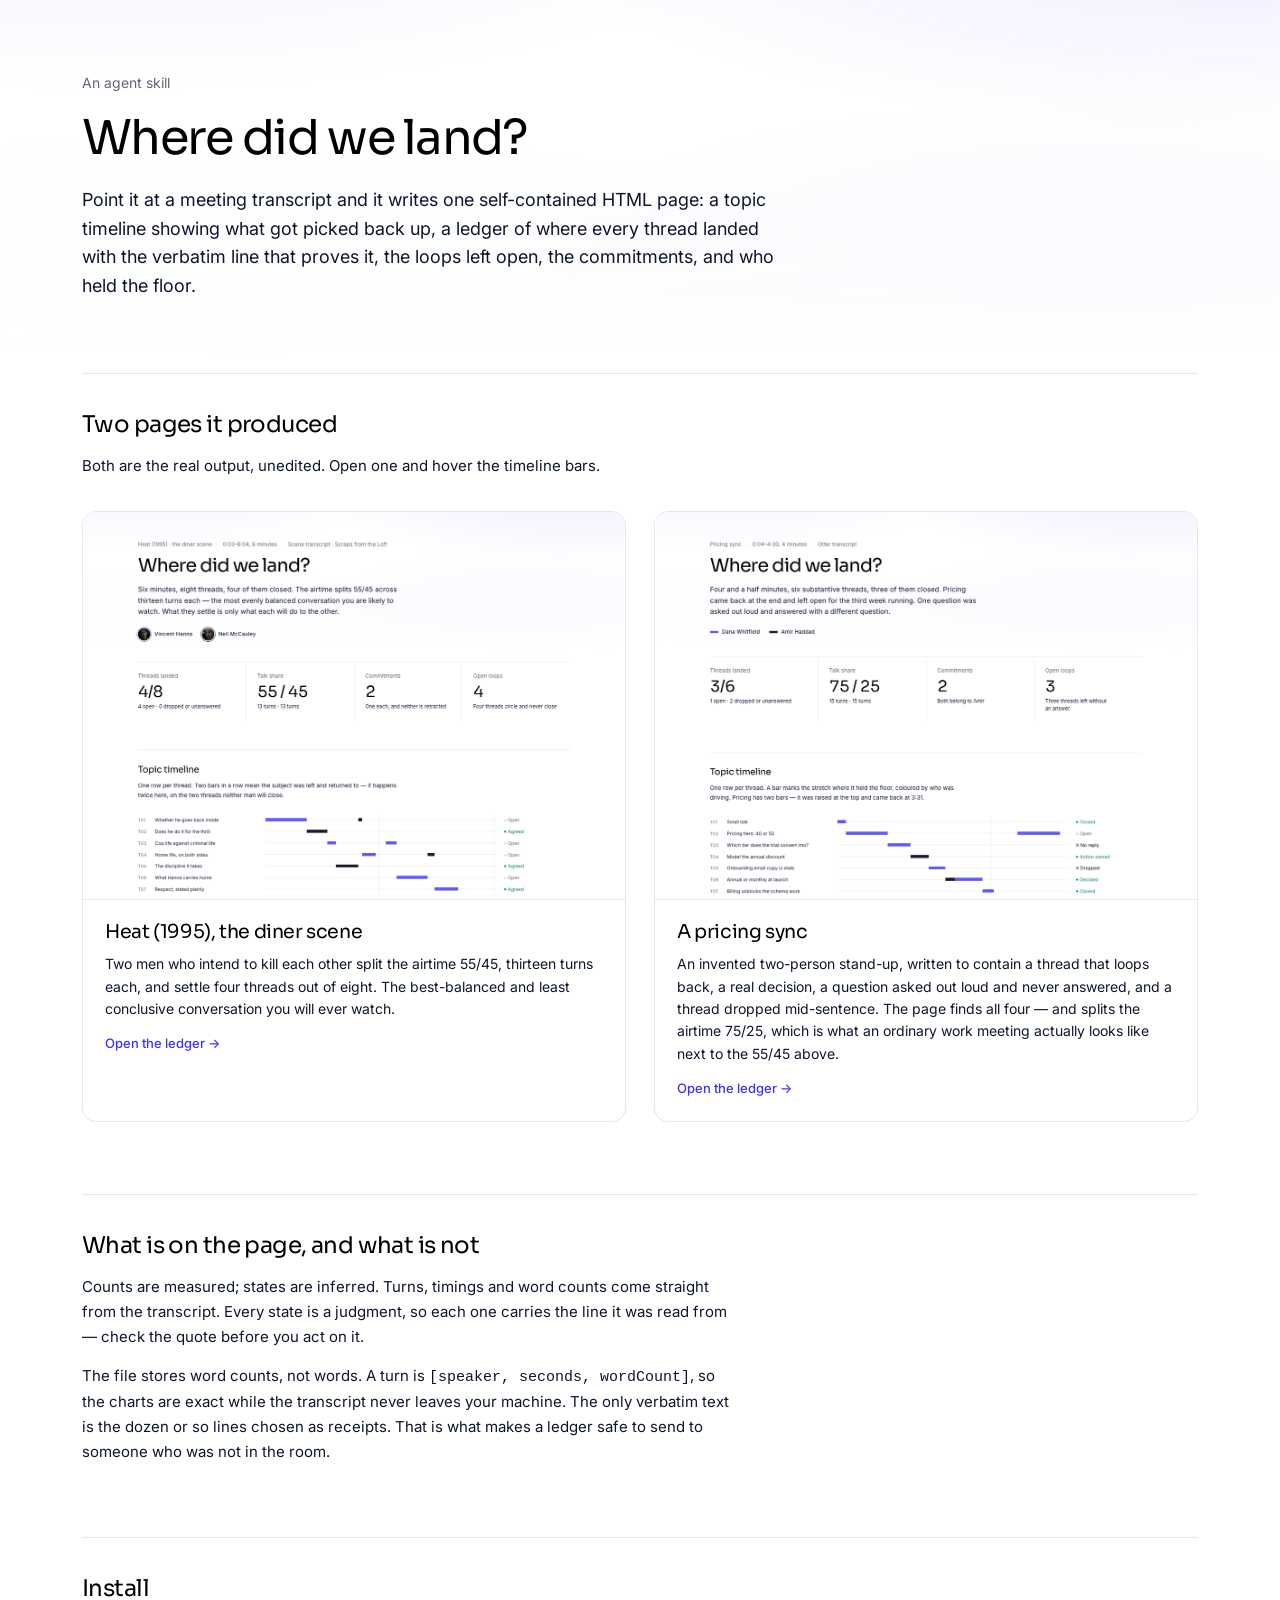
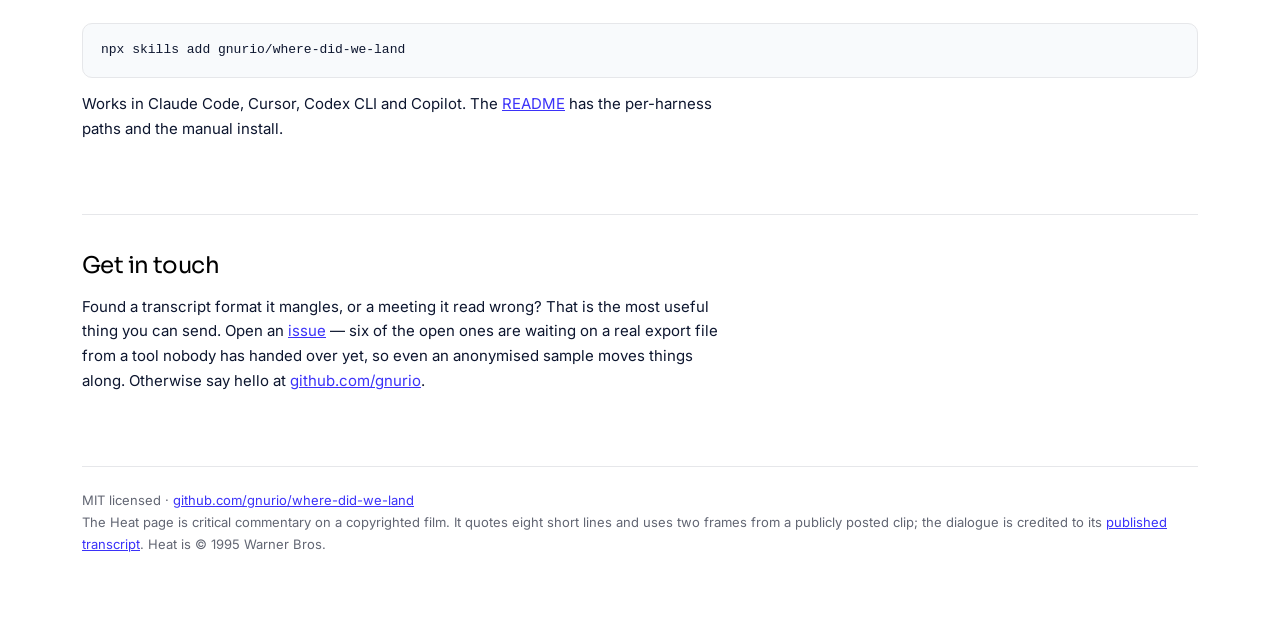
==== docs/index.html @ 995e7cab "Publish two example ledgers on GitHub Pages Serve docs/ from main: a landing page and the two ledger" ====
<!doctype html>
<html lang="en">
<meta charset="utf-8">
<meta name="viewport" content="width=device-width,initial-scale=1">
<title>Where did we land? — examples</title>
<meta name="description" content="Two example pages generated by the where-did-we-land agent skill,
which turns a meeting transcript into a single self-contained HTML ledger.">

<style>
@import url('https://fonts.googleapis.com/css2?family=Sora:wght@300;400;500&family=Inter:wght@400;500;600&display=swap');

:root{
  --bg:#FFFFFF; --tint:#F8FAFC; --ink:#000000; --ink2:#0D162F;
  --muted:#626673; --muted-mark:#868A97; --line:#E6E7EA;
  --indigo:#6056FF; --indigo-deep:#3B32F9; --teal-text:#0B7A6E;
  --ease:cubic-bezier(.22,1,.36,1);
  --display: Sora,-apple-system,"Helvetica Neue",Arial,sans-serif;
  --text: Inter,-apple-system,"Helvetica Neue",Arial,sans-serif;
}
*{box-sizing:border-box}
html{-webkit-text-size-adjust:100%}
html,body{overflow-x:clip}
body{margin:0;background:var(--bg);color:var(--ink);font:400 16px/1.6 var(--text);
  -webkit-font-smoothing:antialiased;text-rendering:optimizeLegibility}
.wrap{max-width:1180px;margin:0 auto;padding:0 32px}
a{color:var(--indigo-deep)}

.hero{position:relative;padding:72px 0 0}
.hero::before{
  content:"";position:absolute;left:-140px;right:-140px;top:-160px;height:520px;
  pointer-events:none;opacity:.22;z-index:-1;
  -webkit-mask-image:linear-gradient(#000 55%,transparent 100%);
          mask-image:linear-gradient(#000 55%,transparent 100%);
  background:
    radial-gradient(90% 80% at 12% 0%,   rgba(138,105,255,.55) 0%, rgba(138,105,255,0) 62%),
    radial-gradient(85% 75% at 92% 10%,  rgba(109,74,255,.55) 0%,  rgba(109,74,255,0) 62%),
    radial-gradient(85% 85% at 82% 100%, rgba(138,105,255,.5) 0%,  rgba(138,105,255,0) 60%),
    radial-gradient(80% 70% at 22% 100%, rgba(199,207,255,.6) 0%,  rgba(199,207,255,0) 65%);
}
.hero > *{position:relative}
.eyebrow{font:400 14px/1.5 var(--text);color:var(--muted)}
h1{font:400 clamp(34px,5vw,48px)/1.14 var(--display);letter-spacing:-.035em;
  margin:18px 0 0;max-width:16ch;text-wrap:balance}
.lede{font:400 18px/1.6 var(--text);color:var(--ink2);max-width:64ch;margin:20px 0 0;
  text-wrap:pretty}

section{margin-top:72px;padding-top:36px;border-top:1px solid var(--line)}
h2{margin:0;font:400 23px/1.3 var(--display);letter-spacing:-.025em;text-wrap:balance}
.note{font:400 15px/1.65 var(--text);color:var(--ink2);max-width:72ch;margin:14px 0 0;
  text-wrap:pretty}

.cards{display:grid;grid-template-columns:repeat(auto-fit,minmax(min(100%,320px),1fr));
  gap:28px;margin-top:32px}
.card{display:block;min-width:0;text-decoration:none;color:inherit;
  border:1px solid var(--line);border-radius:14px;overflow:hidden;background:var(--bg);
  transition:border-color .18s var(--ease),transform .18s var(--ease)}
.card:hover{border-color:var(--indigo);transform:translateY(-2px)}
.card img{display:block;width:100%;height:auto;border-bottom:1px solid var(--line);
  background:var(--tint)}
.card .body{padding:20px 22px 24px}
.card h3{margin:0;font:400 19px/1.3 var(--display);letter-spacing:-.02em;color:var(--ink)}
.card p{margin:9px 0 0;font:400 14px/1.6 var(--text);color:var(--ink2);text-wrap:pretty}
.card .go{display:block;margin-top:14px;font:500 13px/1.4 var(--text);color:var(--indigo-deep)}

pre{margin:20px 0 0;padding:16px 18px;background:var(--tint);border:1px solid var(--line);
  border-radius:10px;overflow-x:auto;font:400 13px/1.6 ui-monospace,SFMono-Regular,Menlo,monospace;
  color:var(--ink2)}

footer{margin-top:72px;padding:22px 0 72px;border-top:1px solid var(--line);
  font:400 13px/1.7 var(--text);color:var(--muted)}
</style>

<div class="wrap">
  <div class="hero">
    <div class="eyebrow">An agent skill</div>
    <h1>Where did we land?</h1>
    <p class="lede">Point it at a meeting transcript and it writes one self-contained HTML page:
    a topic timeline showing what got picked back up, a ledger of where every thread landed with
    the verbatim line that proves it, the loops left open, the commitments, and who held the floor.</p>
  </div>

  <section>
    <h2>Two pages it produced</h2>
    <p class="note">Both are the real output, unedited. Open one and hover the timeline bars.</p>
    <div class="cards">
      <a class="card" href="./heat.html">
        <img src="./assets/heat.png" alt="The Heat ledger: topic timeline and thread table" loading="lazy">
        <div class="body">
          <h3>Heat (1995), the diner scene</h3>
          <p>Two men who intend to kill each other split the airtime 55/45, thirteen turns each,
          and settle four threads out of eight. The best-balanced and least conclusive conversation
          you will ever watch.</p>
          <span class="go">Open the ledger →</span>
        </div>
      </a>
      <a class="card" href="./example.html">
        <img src="./assets/example.png" alt="The pricing sync ledger: topic timeline and thread table" loading="lazy">
        <div class="body">
          <h3>A pricing sync</h3>
          <p>An invented two-person stand-up, written to contain a thread that loops back, a real
          decision, a question asked out loud and never answered, and a thread dropped mid-sentence.
          The page finds all four — and splits the airtime 75/25, which is what an ordinary work
          meeting actually looks like next to the 55/45 above.</p>
          <span class="go">Open the ledger →</span>
        </div>
      </a>
    </div>
  </section>

  <section>
    <h2>What is on the page, and what is not</h2>
    <p class="note">Counts are measured; states are inferred. Turns, timings and word counts come
    straight from the transcript. Every state is a judgment, so each one carries the line it was
    read from — check the quote before you act on it.</p>
    <p class="note">The file stores word counts, not words. A turn is
    <code>[speaker, seconds, wordCount]</code>, so the charts are exact while the transcript never
    leaves your machine. The only verbatim text is the dozen or so lines chosen as receipts. That is
    what makes a ledger safe to send to someone who was not in the room.</p>
  </section>

  <section>
    <h2>Install</h2>
    <pre>npx skills add gnurio/where-did-we-land</pre>
    <p class="note">Works in Claude Code, Cursor, Codex CLI and Copilot. The
    <a href="https://github.com/gnurio/where-did-we-land">README</a> has the per-harness paths and
    the manual install.</p>
  </section>

  <section>
    <h2>Get in touch</h2>
    <p class="note">Found a transcript format it mangles, or a meeting it read wrong? That is the
    most useful thing you can send. Open an
    <a href="https://github.com/gnurio/where-did-we-land/issues">issue</a> — six of the open ones are
    waiting on a real export file from a tool nobody has handed over yet, so even an anonymised
    sample moves things along. Otherwise say hello at
    <a href="https://github.com/gnurio">github.com/gnurio</a>.</p>
  </section>

  <footer>
    MIT licensed · <a href="https://github.com/gnurio/where-did-we-land">github.com/gnurio/where-did-we-land</a><br>
    The Heat page is critical commentary on a copyrighted film. It quotes eight short lines and uses
    two frames from a publicly posted clip; the dialogue is credited to its
    <a href="https://scrapsfromtheloft.com/movies/heat-restaurant-scene-de-niro-al-pacino-transcript/">published
    transcript</a>. Heat is © 1995 Warner Bros.
  </footer>
</div>
</html>
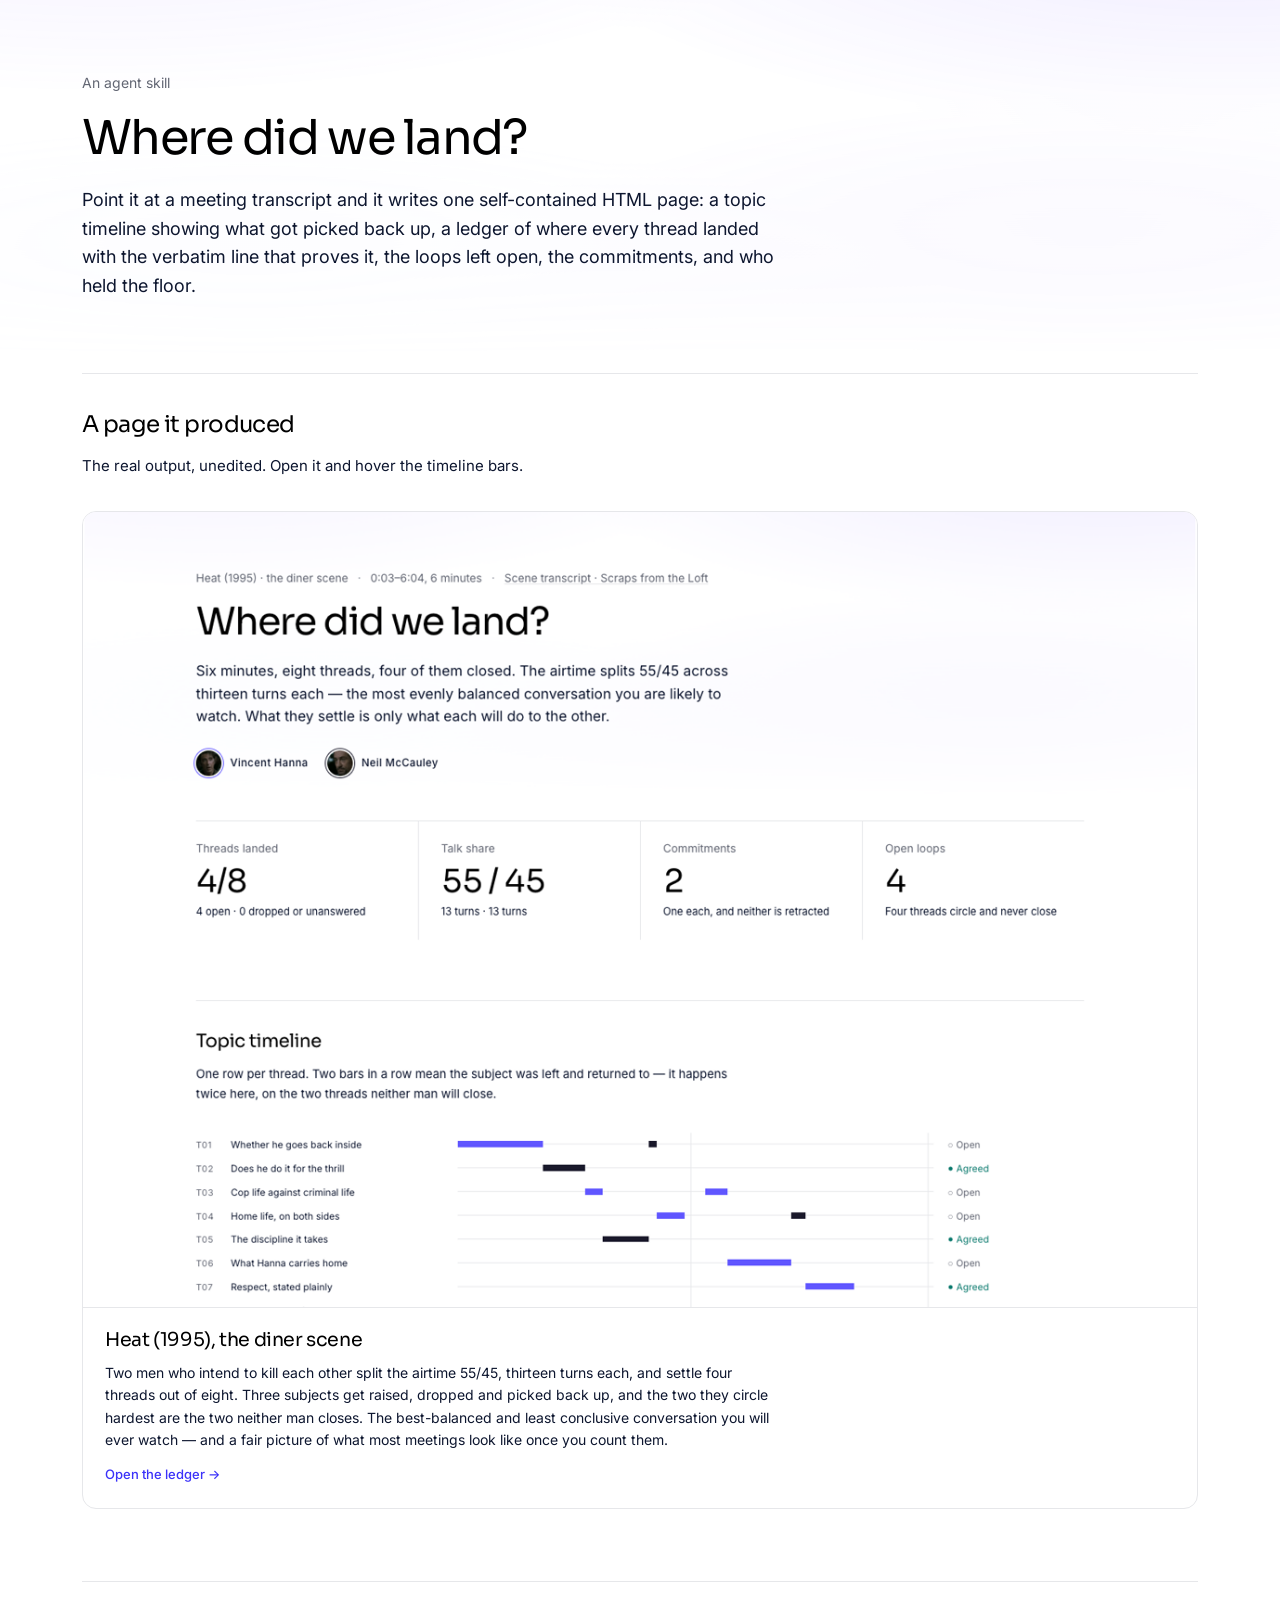
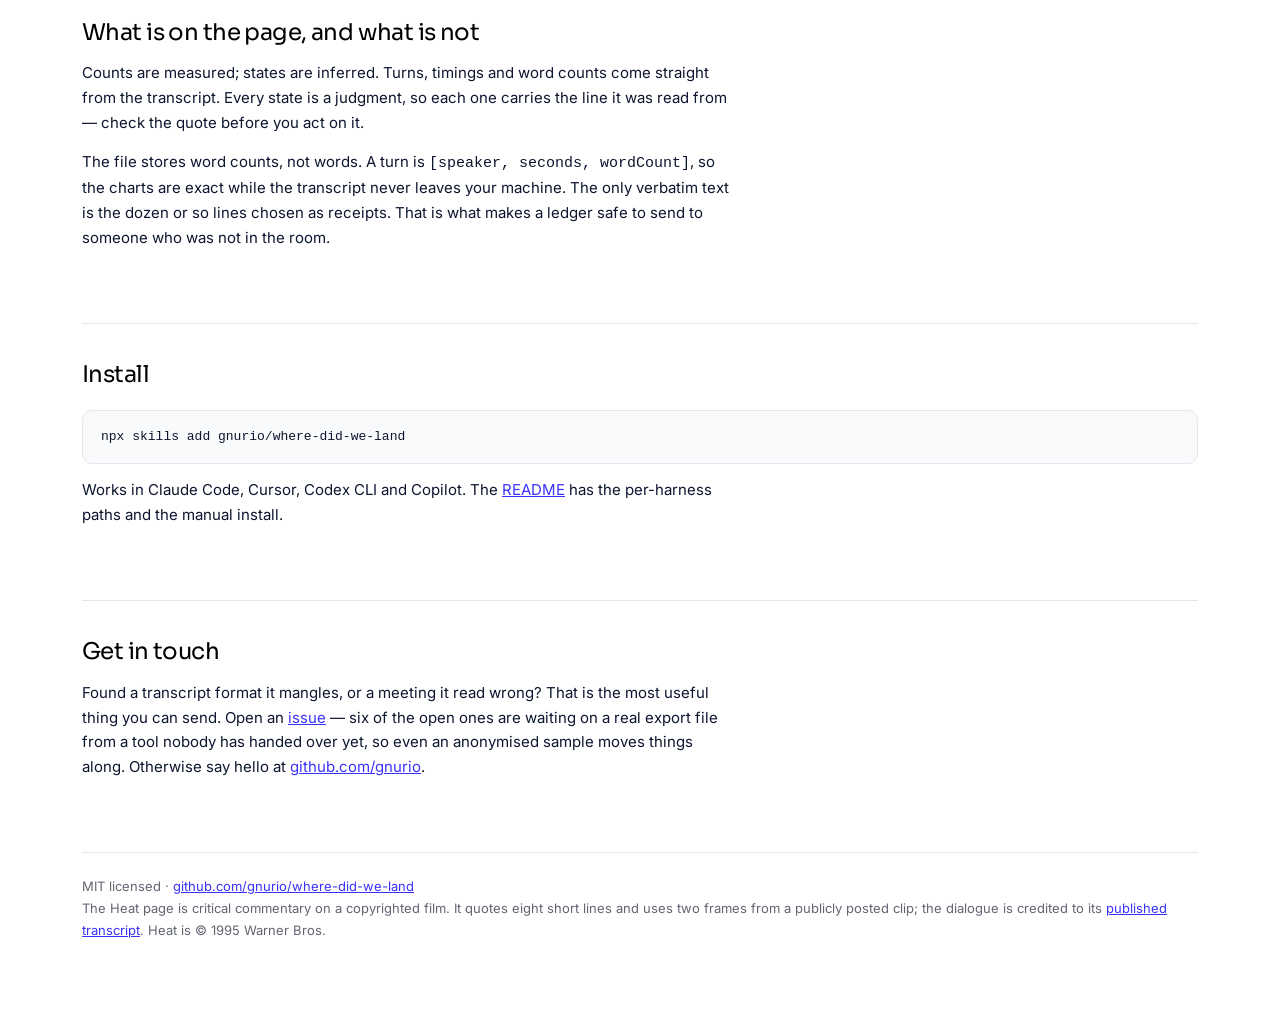
==== commit c6f76b7f: "Show only the Heat ledger as the public example The pricing-sync page was the eval fixture from eval" ====
--- a/docs/index.html
+++ b/docs/index.html
@@ -59,7 +59,8 @@
   background:var(--tint)}
 .card .body{padding:20px 22px 24px}
 .card h3{margin:0;font:400 19px/1.3 var(--display);letter-spacing:-.02em;color:var(--ink)}
-.card p{margin:9px 0 0;font:400 14px/1.6 var(--text);color:var(--ink2);text-wrap:pretty}
+.card p{margin:9px 0 0;max-width:74ch;font:400 14px/1.6 var(--text);color:var(--ink2);
+  text-wrap:pretty}
 .card .go{display:block;margin-top:14px;font:500 13px/1.4 var(--text);color:var(--indigo-deep)}
 
 pre{margin:20px 0 0;padding:16px 18px;background:var(--tint);border:1px solid var(--line);
@@ -80,27 +81,18 @@
   </div>
 
   <section>
-    <h2>Two pages it produced</h2>
-    <p class="note">Both are the real output, unedited. Open one and hover the timeline bars.</p>
+    <h2>A page it produced</h2>
+    <p class="note">The real output, unedited. Open it and hover the timeline bars.</p>
     <div class="cards">
       <a class="card" href="./heat.html">
         <img src="./assets/heat.png" alt="The Heat ledger: topic timeline and thread table" loading="lazy">
         <div class="body">
           <h3>Heat (1995), the diner scene</h3>
           <p>Two men who intend to kill each other split the airtime 55/45, thirteen turns each,
-          and settle four threads out of eight. The best-balanced and least conclusive conversation
-          you will ever watch.</p>
-          <span class="go">Open the ledger →</span>
-        </div>
-      </a>
-      <a class="card" href="./example.html">
-        <img src="./assets/example.png" alt="The pricing sync ledger: topic timeline and thread table" loading="lazy">
-        <div class="body">
-          <h3>A pricing sync</h3>
-          <p>An invented two-person stand-up, written to contain a thread that loops back, a real
-          decision, a question asked out loud and never answered, and a thread dropped mid-sentence.
-          The page finds all four — and splits the airtime 75/25, which is what an ordinary work
-          meeting actually looks like next to the 55/45 above.</p>
+          and settle four threads out of eight. Three subjects get raised, dropped and picked back
+          up, and the two they circle hardest are the two neither man closes. The best-balanced and
+          least conclusive conversation you will ever watch — and a fair picture of what most
+          meetings look like once you count them.</p>
           <span class="go">Open the ledger →</span>
         </div>
       </a>
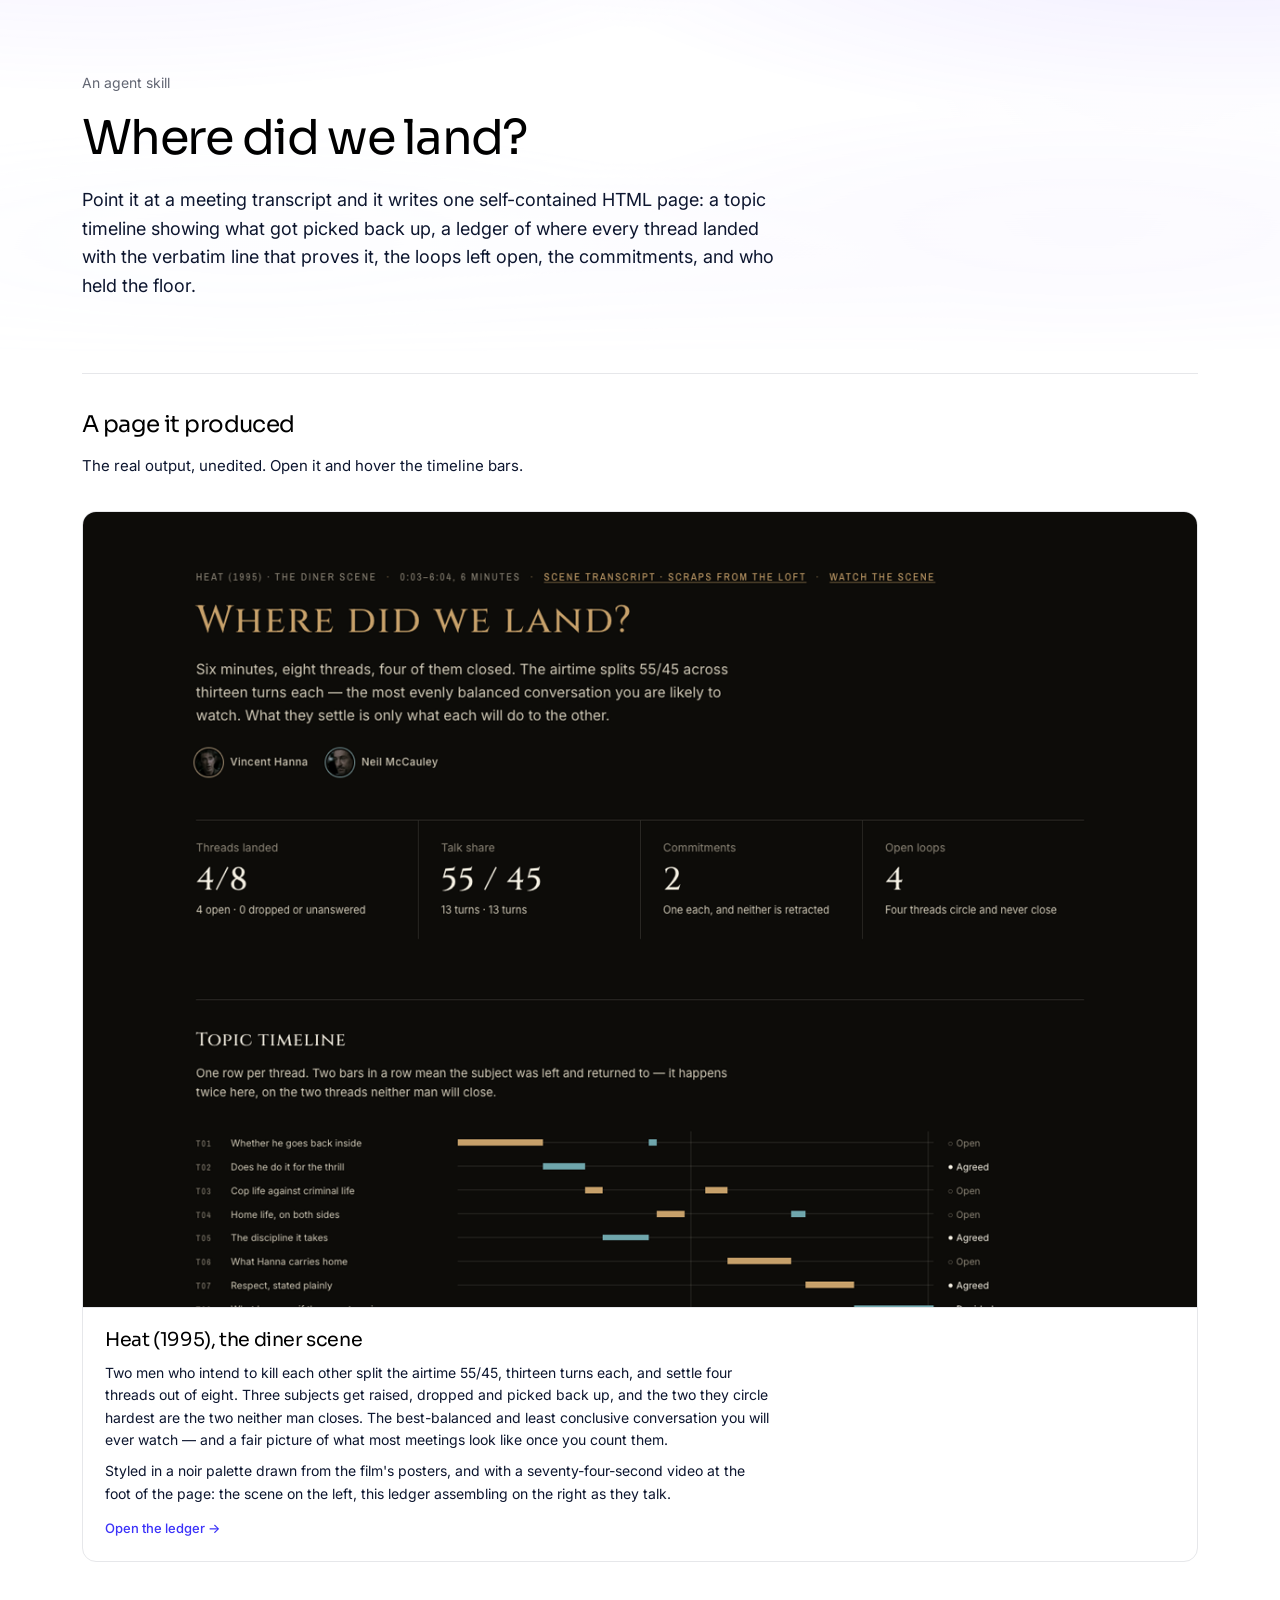
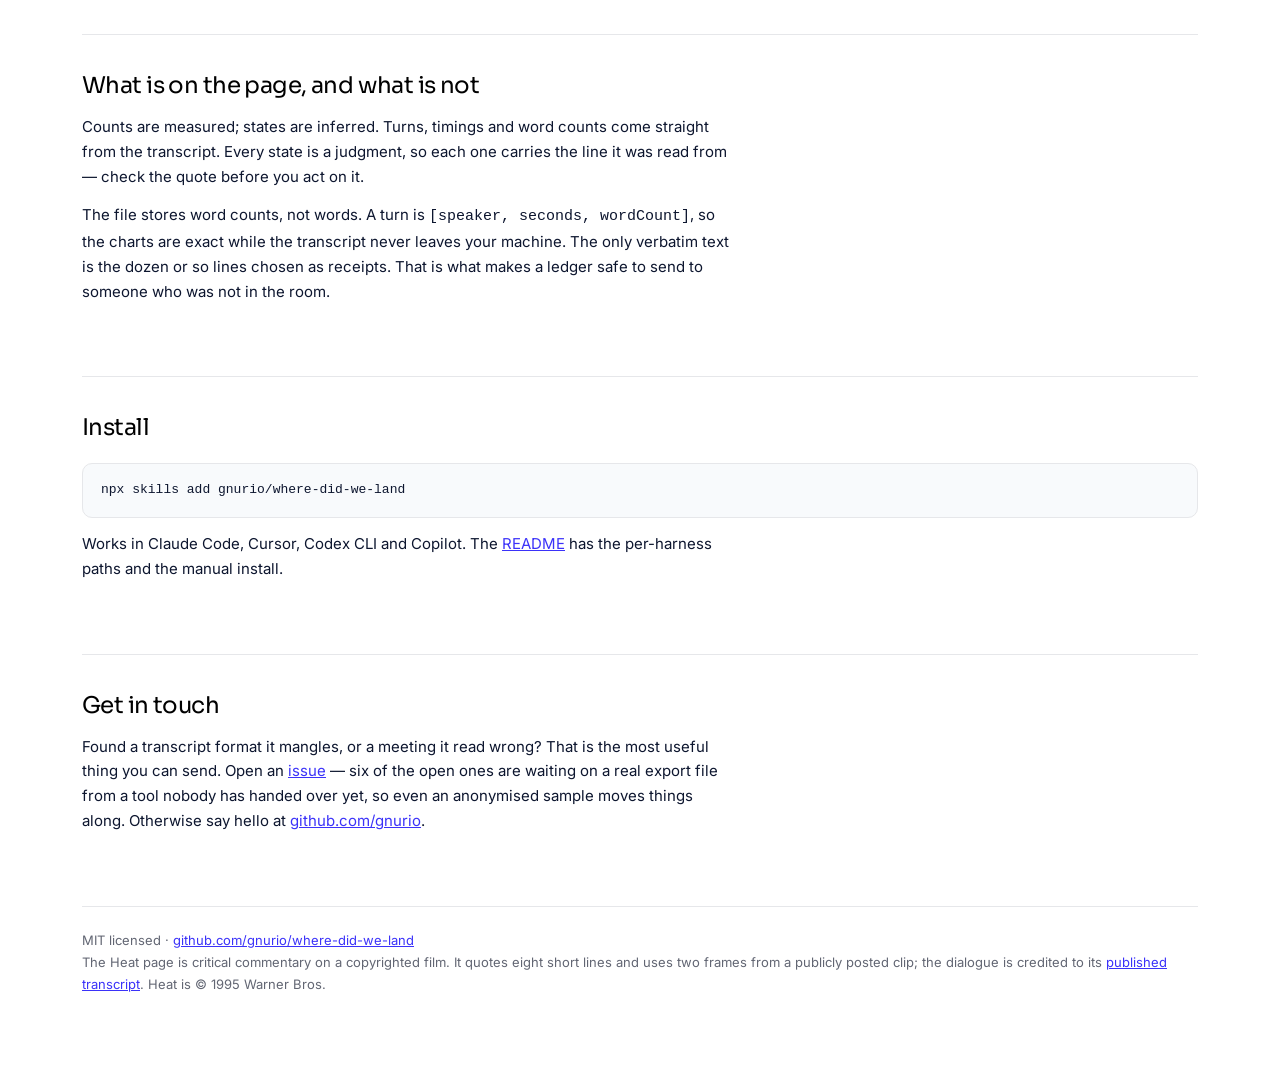
==== commit 942c5637: "Skin the Heat page in noir and host the video on Pages The Heat example now carries the Heat Noir pa" ====
--- a/docs/index.html
+++ b/docs/index.html
@@ -93,6 +93,9 @@
           up, and the two they circle hardest are the two neither man closes. The best-balanced and
           least conclusive conversation you will ever watch — and a fair picture of what most
           meetings look like once you count them.</p>
+          <p>Styled in a noir palette drawn from the film's posters, and with a
+          seventy-four-second video at the foot of the page: the scene on the left, this ledger
+          assembling on the right as they talk.</p>
           <span class="go">Open the ledger →</span>
         </div>
       </a>
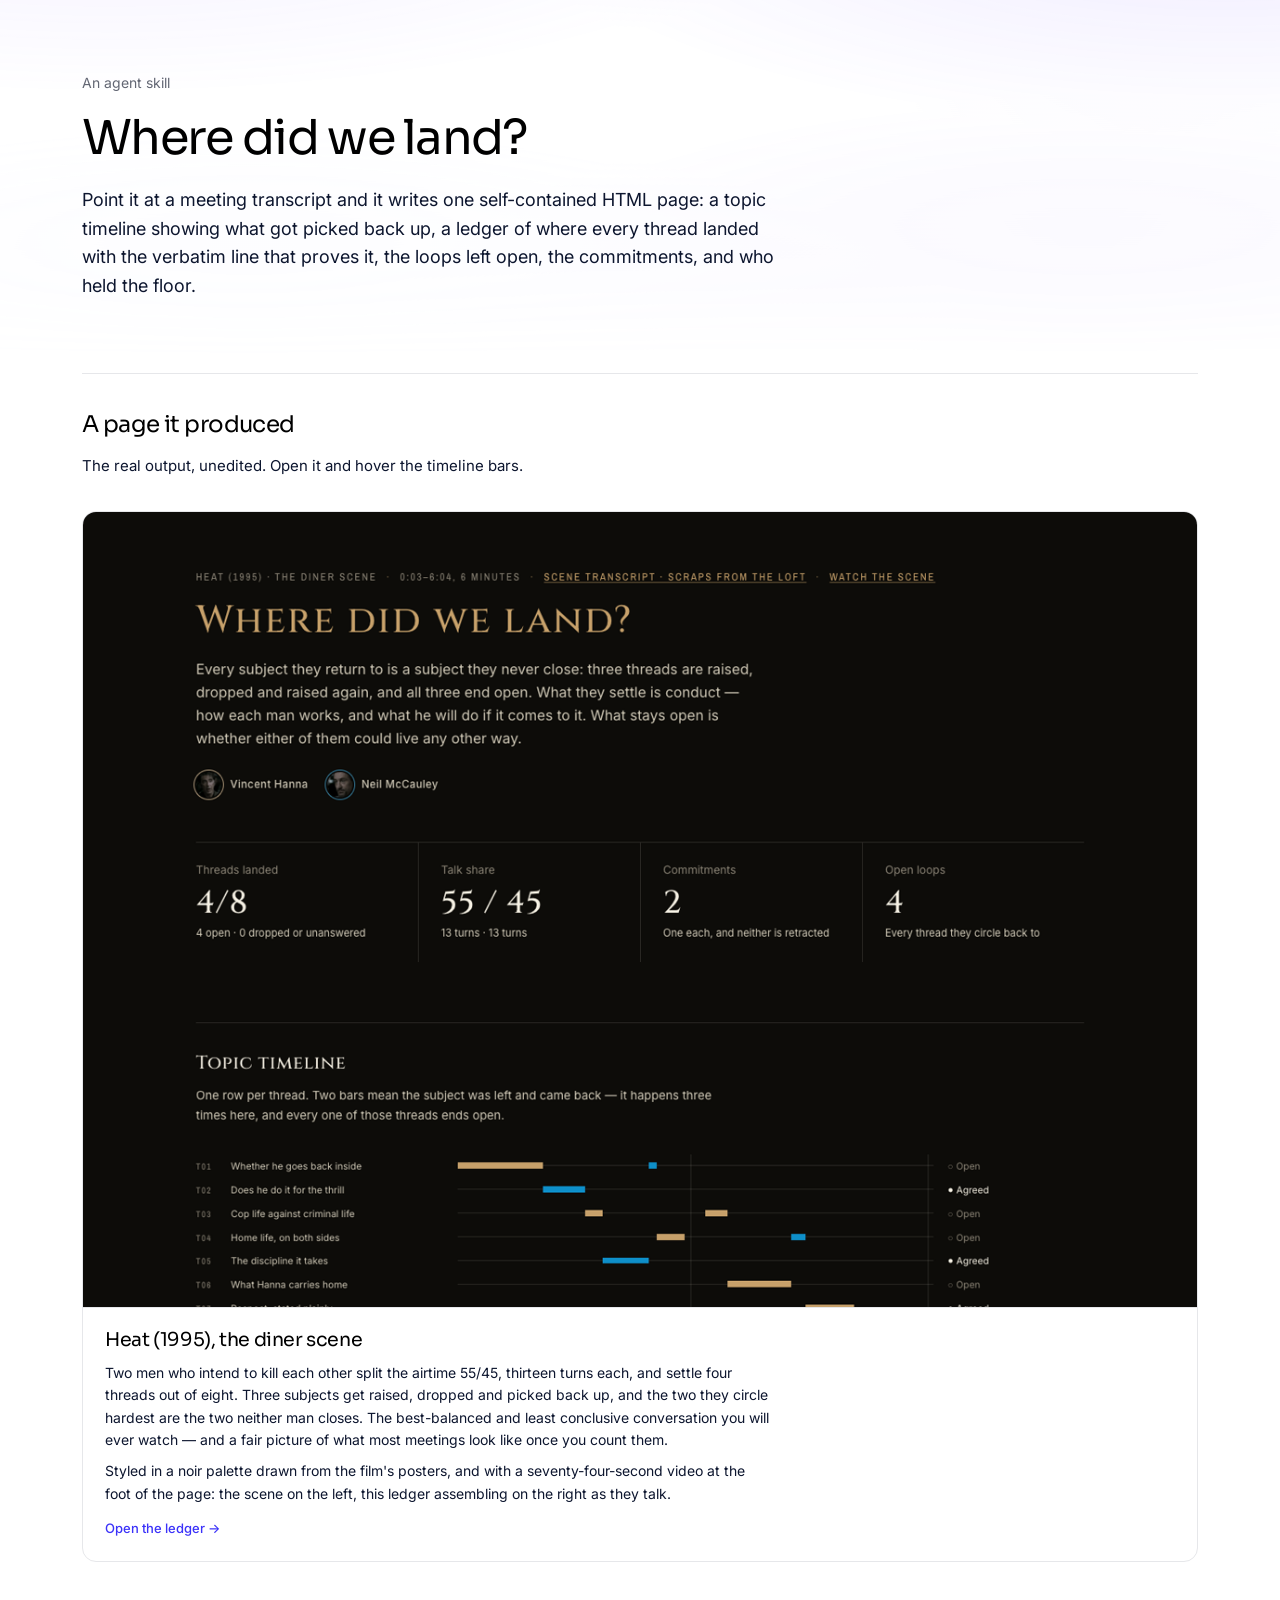
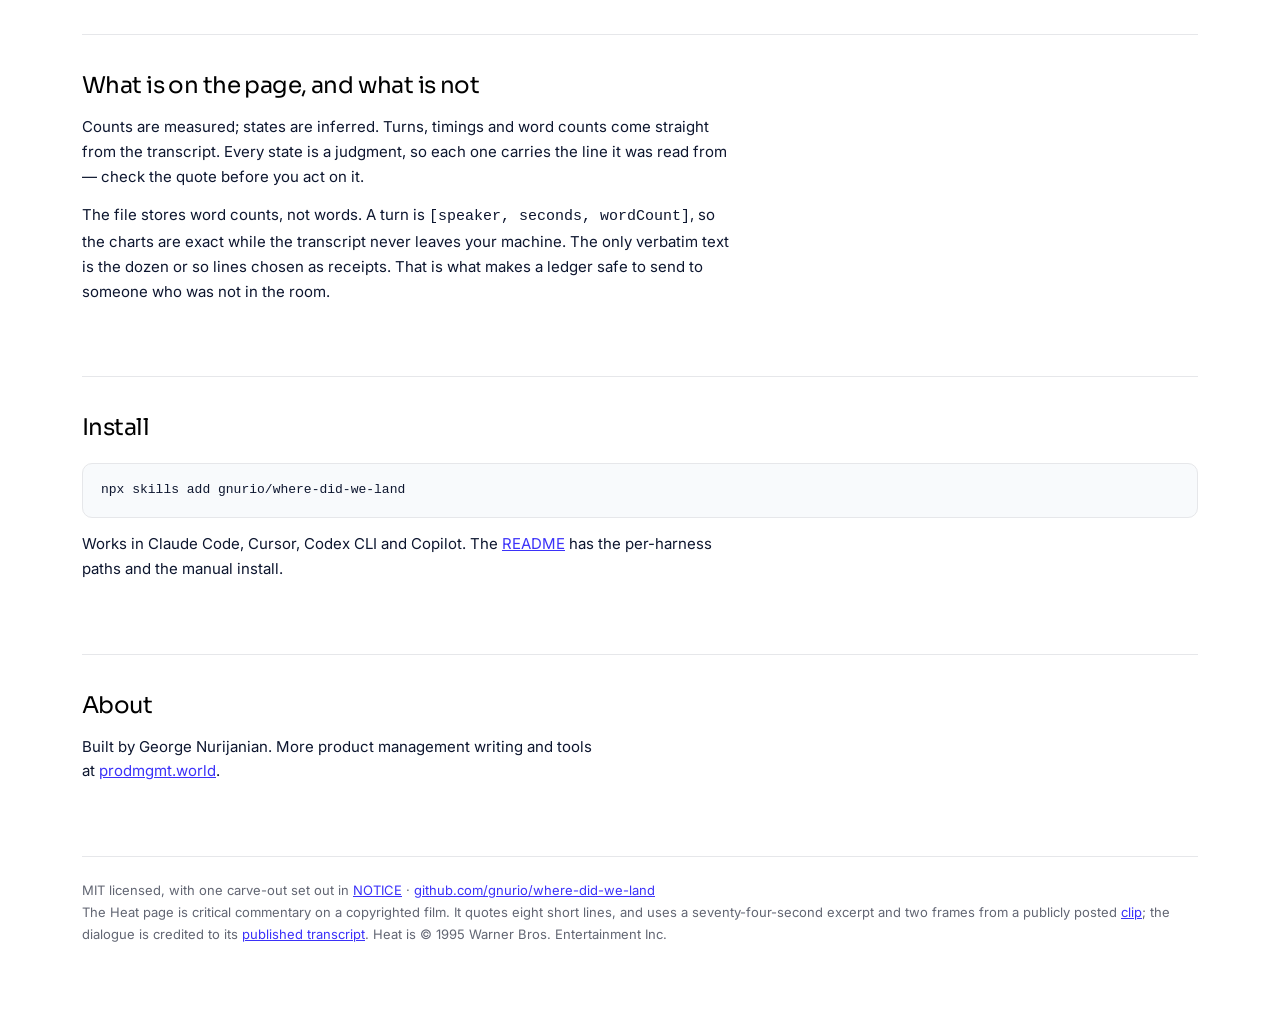
==== commit 8f431f0b: "Scope the licence to what is actually mine, and add About Removed the Get in touch sections from the" ====
--- a/docs/index.html
+++ b/docs/index.html
@@ -122,21 +122,20 @@
   </section>
 
   <section>
-    <h2>Get in touch</h2>
-    <p class="note">Found a transcript format it mangles, or a meeting it read wrong? That is the
-    most useful thing you can send. Open an
-    <a href="https://github.com/gnurio/where-did-we-land/issues">issue</a> — six of the open ones are
-    waiting on a real export file from a tool nobody has handed over yet, so even an anonymised
-    sample moves things along. Otherwise say hello at
-    <a href="https://github.com/gnurio">github.com/gnurio</a>.</p>
+    <h2>About</h2>
+    <p class="note">Built by George Nurijanian. More product management writing and tools at
+    <a href="https://prodmgmt.world">prodmgmt.world</a>.</p>
   </section>
 
   <footer>
-    MIT licensed · <a href="https://github.com/gnurio/where-did-we-land">github.com/gnurio/where-did-we-land</a><br>
-    The Heat page is critical commentary on a copyrighted film. It quotes eight short lines and uses
-    two frames from a publicly posted clip; the dialogue is credited to its
+    MIT licensed, with one carve-out set out in
+    <a href="https://github.com/gnurio/where-did-we-land/blob/main/NOTICE">NOTICE</a> ·
+    <a href="https://github.com/gnurio/where-did-we-land">github.com/gnurio/where-did-we-land</a><br>
+    The Heat page is critical commentary on a copyrighted film. It quotes eight short lines, and uses
+    a seventy-four-second excerpt and two frames from a publicly posted
+    <a href="https://www.youtube.com/watch?v=LUy2Wx_r0_w">clip</a>; the dialogue is credited to its
     <a href="https://scrapsfromtheloft.com/movies/heat-restaurant-scene-de-niro-al-pacino-transcript/">published
-    transcript</a>. Heat is © 1995 Warner Bros.
+    transcript</a>. Heat is © 1995 Warner Bros. Entertainment Inc.
   </footer>
 </div>
 </html>
